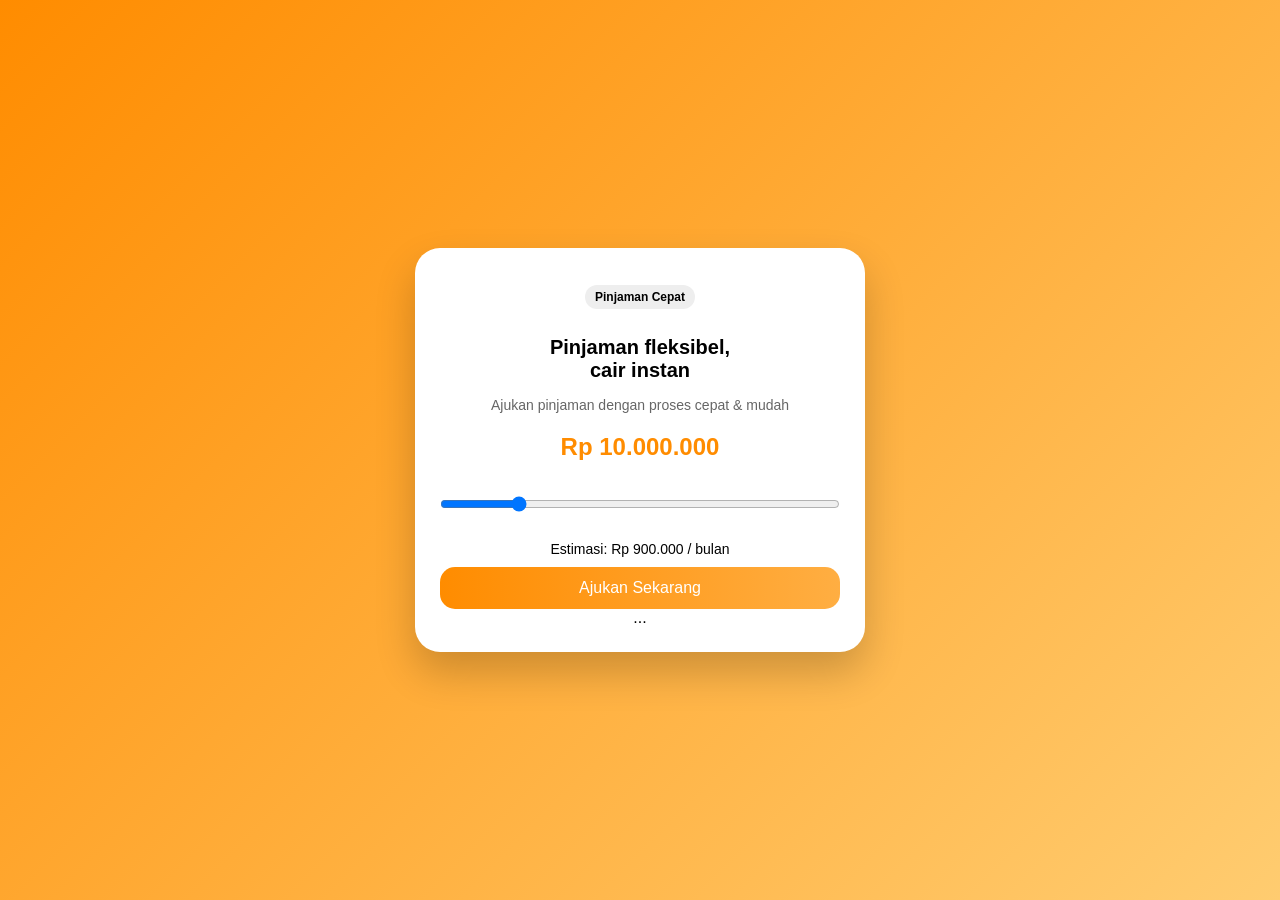
==== index.html @ b72ee680 "Update index.html" ====
<!DOCTYPE html>
<html lang="id">
<head>
  <meta charset="UTF-8">
  <title>Pinjaman Cepat</title>
  <link rel="stylesheet" href="style.css">
</head>
<body>

<div class="container">
  <div class="card">
    <h3 class="badge">Pinjaman Cepat</h3>

    <h1>Pinjaman fleksibel,<br>cair instan</h1>

    <p class="desc">Ajukan pinjaman dengan proses cepat & mudah</p>

    <h2 id="amount">Rp 10.000.000</h2>

    <input type="range" min="1000000" max="50000000" value="10000000" id="slider">

    <p class="result">Estimasi: <span id="result">Rp 900.000</span> / bulan</p>

   <button onclick="goToLogin()">Ajukan Sekarang</button>

<div class="features">
  ...
</div>
</div>

<script src="script.js"></script>
</body>
</html>
---- style.css ----
body {
  margin: 0;
  font-family: 'Segoe UI', sans-serif;
  background: linear-gradient(135deg, #ff8c00, #ffcc70);
  height: 100vh;
  display: flex;
  justify-content: center;
  align-items: center;
}

.container {
  width: 100%;
  padding: 20px;
}

.card {
  width: 100%;
  max-width: 400px;
  margin: auto;
  padding: 20px;
  border-radius: 20px;
}

.card {
  background: white;
  padding: 25px;
  border-radius: 25px;
  box-shadow: 0 20px 40px rgba(0,0,0,0.2);
  text-align: center;
}

.badge {
  background: #eee;
  padding: 5px 10px;
  border-radius: 20px;
  display: inline-block;
  font-size: 12px;
}

h1 {
  font-size: 20px;
  margin: 15px 0;
}

.desc {
  color: #666;
  font-size: 14px;
}

h2 {
  color: #ff8c00;
}

input[type=range] {
  width: 100%;
  margin: 15px 0;
}

.result {
  font-size: 14px;
  margin-bottom: 10px;
}

button {
  width: 100%;
  background: linear-gradient(90deg, #ff8c00, #ffae42);
  border: none;
  padding: 12px;
  color: white;
  border-radius: 15px;
  font-size: 16px;
  cursor: pointer;
}

body {
  margin: 0;
  font-family: 'Segoe UI', sans-serif;
  height: 100vh;
  display: flex;
  justify-content: center;
  align-items: center;
}
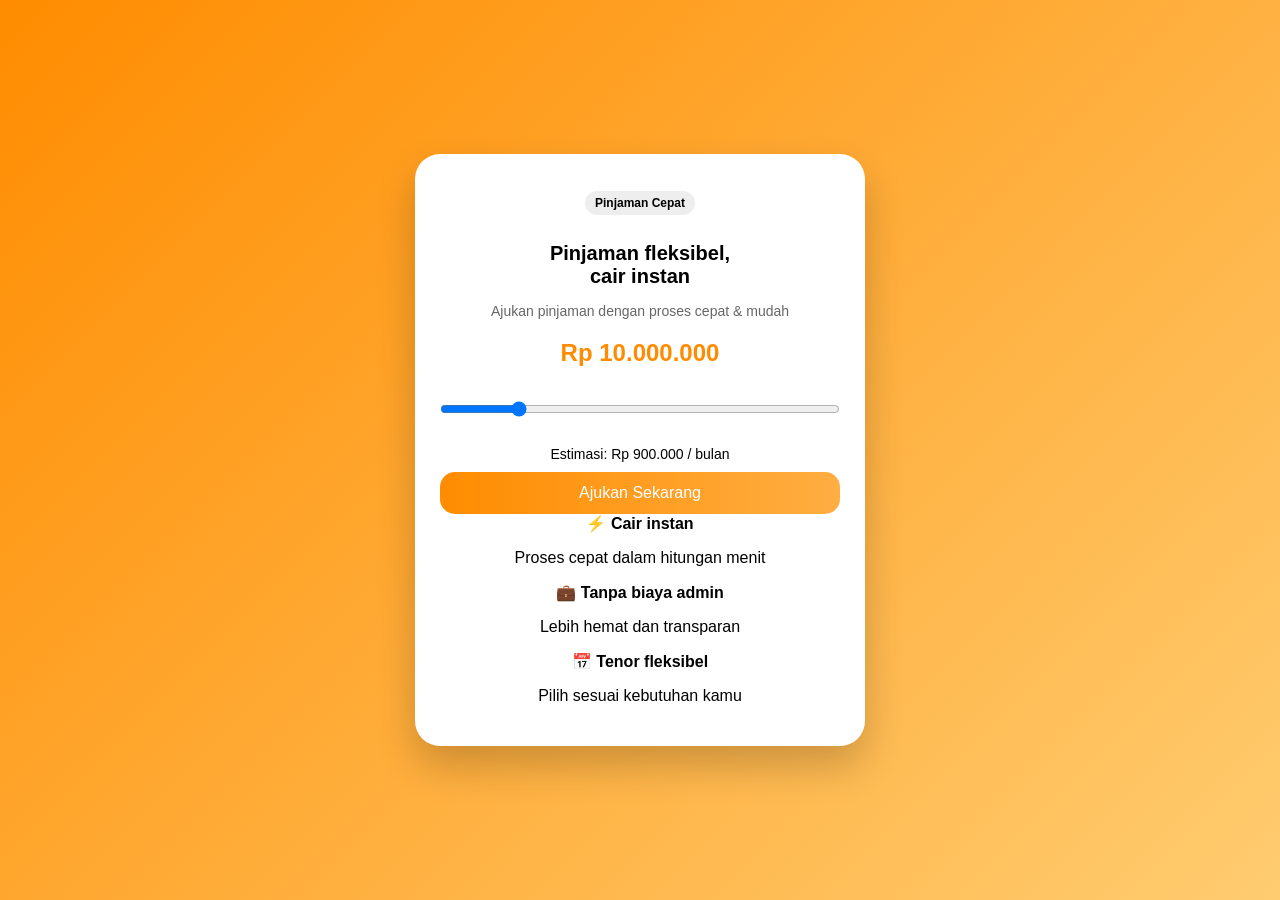
==== commit d085fbcc: "Update index.html" ====
--- a/index.html
+++ b/index.html
@@ -2,6 +2,7 @@
 <html lang="id">
 <head>
   <meta charset="UTF-8">
+  <meta name="viewport" content="width=device-width, initial-scale=1.0">
   <title>Pinjaman Cepat</title>
   <link rel="stylesheet" href="style.css">
 </head>
@@ -9,6 +10,7 @@
 
 <div class="container">
   <div class="card">
+
     <h3 class="badge">Pinjaman Cepat</h3>
 
     <h1>Pinjaman fleksibel,<br>cair instan</h1>
@@ -21,13 +23,32 @@
 
     <p class="result">Estimasi: <span id="result">Rp 900.000</span> / bulan</p>
 
-   <button onclick="goToLogin()">Ajukan Sekarang</button>
+    <button onclick="goToLogin()">Ajukan Sekarang</button>
 
-<div class="features">
-  ...
-</div>
+    <!-- FITUR -->
+    <div class="features">
+
+      <div class="item">
+        ⚡ <b>Cair instan</b>
+        <p>Proses cepat dalam hitungan menit</p>
+      </div>
+
+      <div class="item">
+        💼 <b>Tanpa biaya admin</b>
+        <p>Lebih hemat dan transparan</p>
+      </div>
+
+      <div class="item">
+        📅 <b>Tenor fleksibel</b>
+        <p>Pilih sesuai kebutuhan kamu</p>
+      </div>
+
+    </div>
+
+  </div>
 </div>
 
 <script src="script.js"></script>
+
 </body>
 </html>
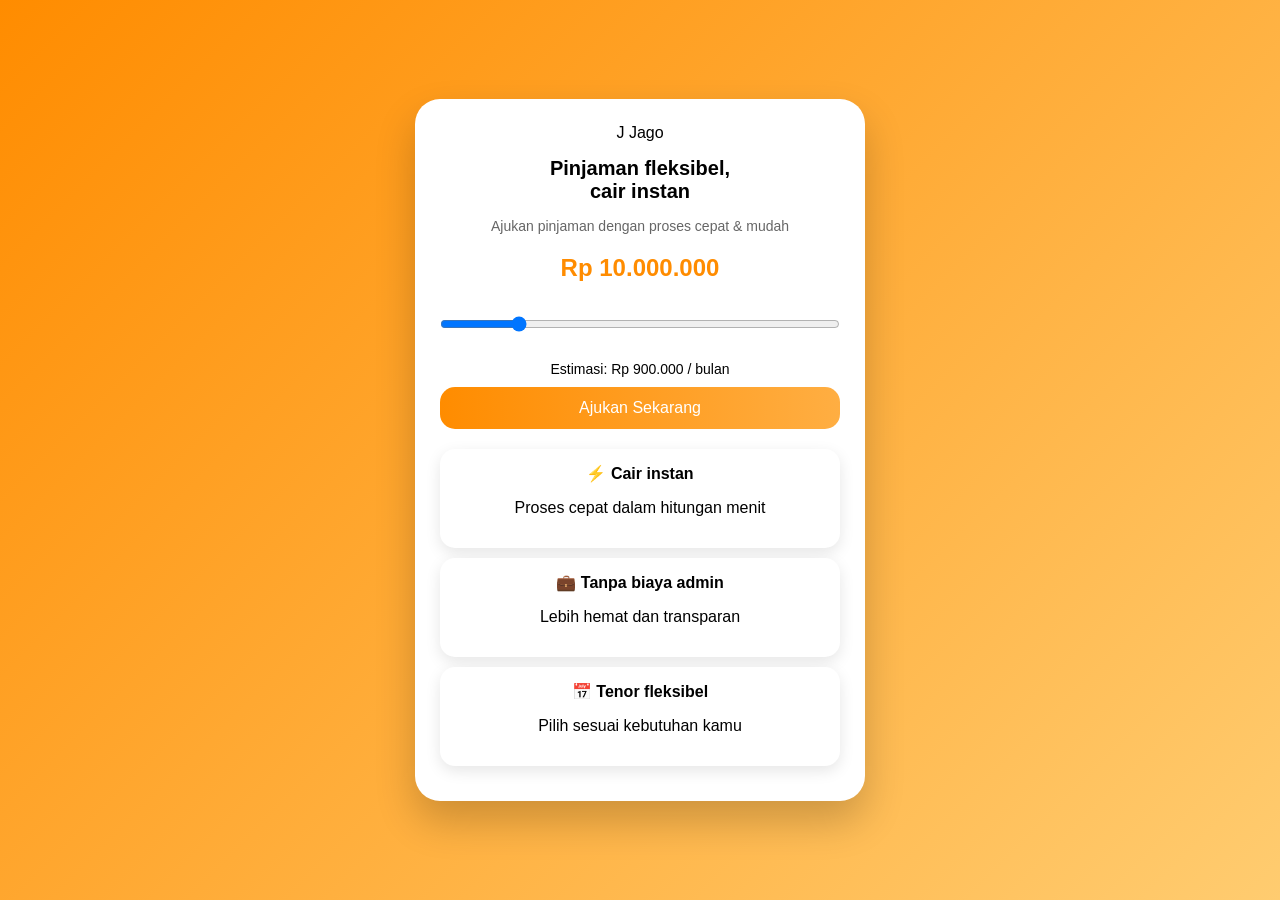
==== commit 8ea72962: "Update index.html" ====
--- a/index.html
+++ b/index.html
@@ -11,7 +11,10 @@
 <div class="container">
   <div class="card">
 
-    <h3 class="badge">Pinjaman Cepat</h3>
+    <div class="logo">
+  <span class="icon">J</span>
+  <span class="name">Jago</span>
+</div>
 
     <h1>Pinjaman fleksibel,<br>cair instan</h1>
 
--- a/style.css
+++ b/style.css
@@ -80,3 +80,15 @@
   justify-content: center;
   align-items: center;
 }
+
+.features {
+  margin-top: 20px;
+}
+
+.item {
+  background: #fff;
+  padding: 15px;
+  border-radius: 15px;
+  margin-bottom: 10px;
+  box-shadow: 0 5px 15px rgba(0,0,0,0.1);
+}
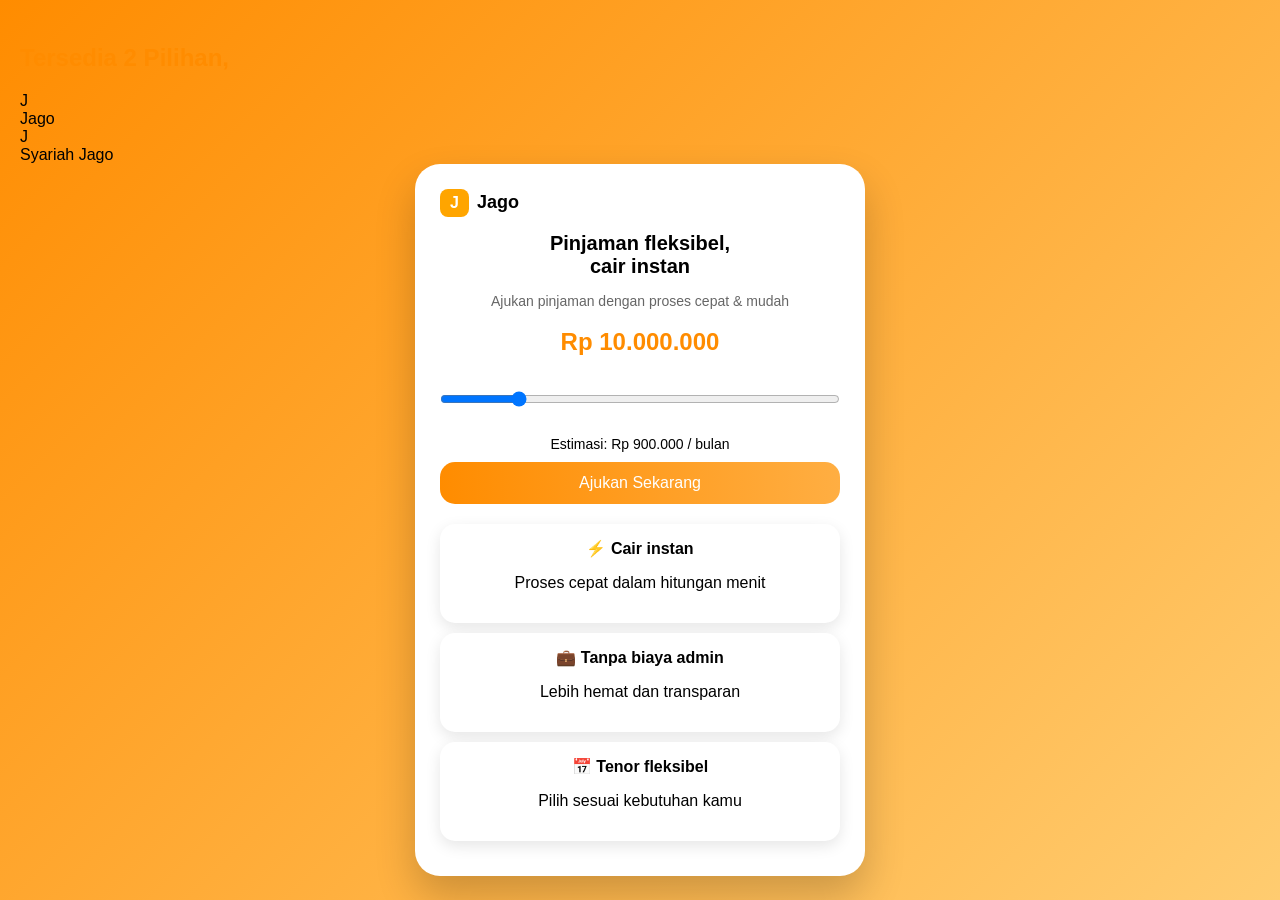
==== commit 50226d60: "Update index.html" ====
--- a/index.html
+++ b/index.html
@@ -9,6 +9,28 @@
 <body>
 
 <div class="container">
+ 
+  <div class="choice-section">
+
+  <h2>Tersedia 2 Pilihan,</h2>
+
+  <div class="choice-box">
+
+    <div class="choice-item">
+      <div class="j-icon">J</div>
+      <span>Jago</span>
+    </div>
+
+    <div class="divider"></div>
+
+    <div class="choice-item">
+      <div class="j-icon">J</div>
+      <span>Syariah Jago</span>
+    </div>
+
+  </div>
+
+</div>
   <div class="card">
 
     <div class="logo">
--- a/style.css
+++ b/style.css
@@ -92,3 +92,30 @@
   margin-bottom: 10px;
   box-shadow: 0 5px 15px rgba(0,0,0,0.1);
 }
+.logo {
+  display: flex;
+  align-items: center;
+  gap: 8px;
+  margin-bottom: 10px;
+}
+
+.logo .icon {
+  background: orange;
+  color: white;
+  font-weight: bold;
+  border-radius: 8px;
+  padding: 5px 10px;
+}
+
+.logo .name {
+  font-weight: bold;
+  font-size: 18px;
+} 
+
+.badge {
+  display: inline-block;
+  background: #eee;
+  padding: 5px 10px;
+  border-radius: 20px;
+  font-size: 12px;
+}
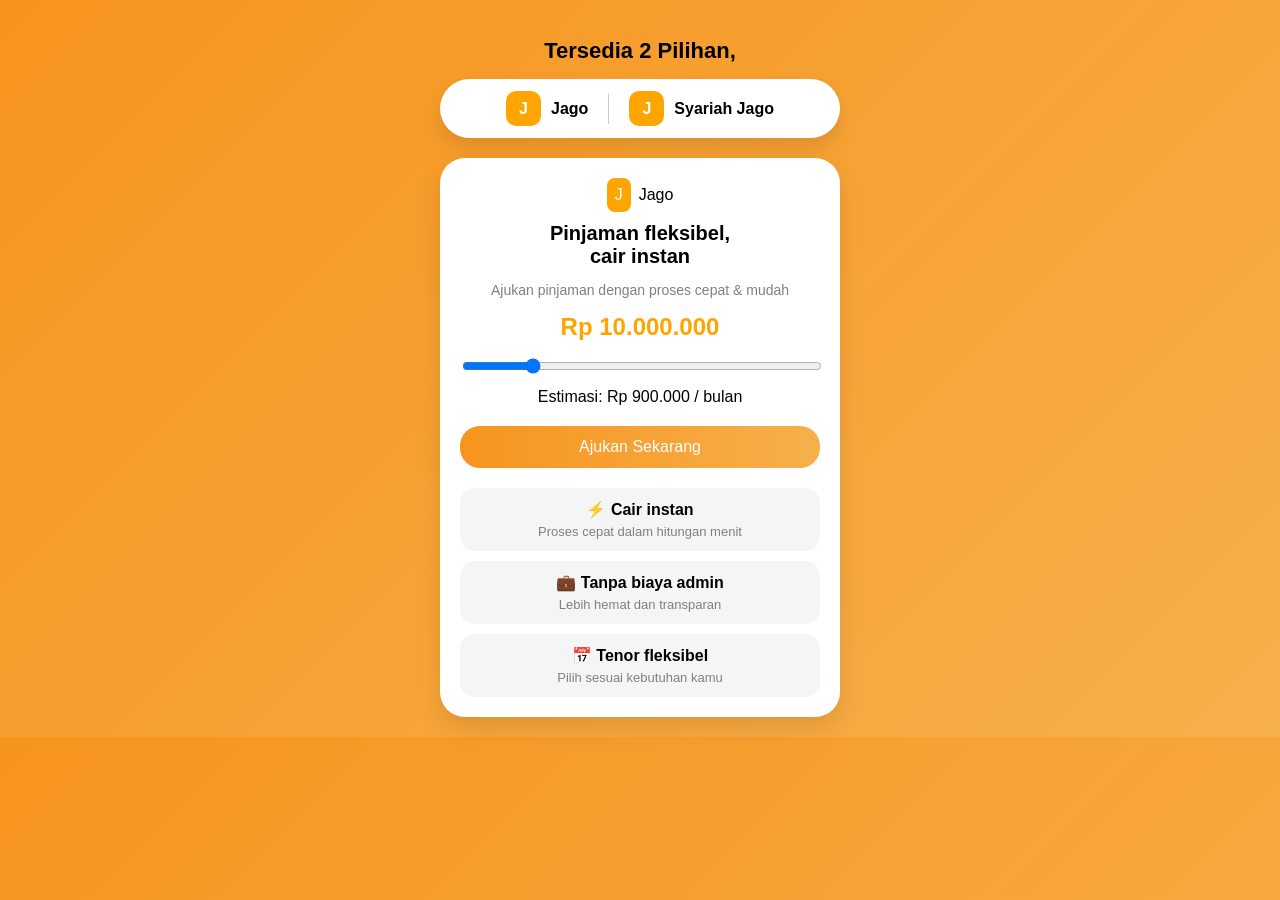
==== commit ea7bd17c: "Update index.html" ====
--- a/index.html
+++ b/index.html
@@ -4,42 +4,180 @@
   <meta charset="UTF-8">
   <meta name="viewport" content="width=device-width, initial-scale=1.0">
   <title>Pinjaman Cepat</title>
-  <link rel="stylesheet" href="style.css">
+
+  <style>
+    body {
+      margin: 0;
+      font-family: Arial, sans-serif;
+      background: linear-gradient(135deg, #f7941d, #f6b04c);
+      display: flex;
+      justify-content: center;
+      padding: 20px;
+    }
+
+    .container {
+      width: 100%;
+      max-width: 400px;
+    }
+
+    /* ===== PILIHAN BANK ===== */
+    .choice-section {
+      text-align: center;
+      margin-bottom: 20px;
+    }
+
+    .choice-section h2 {
+      font-size: 22px;
+      margin-bottom: 15px;
+    }
+
+    .choice-box {
+      display: flex;
+      justify-content: center;
+      align-items: center;
+      background: white;
+      padding: 12px 20px;
+      border-radius: 40px;
+      box-shadow: 0 10px 20px rgba(0,0,0,0.1);
+      gap: 20px;
+    }
+
+    .choice-item {
+      display: flex;
+      align-items: center;
+      gap: 10px;
+      font-weight: bold;
+    }
+
+    .j-icon {
+      width: 35px;
+      height: 35px;
+      background: orange;
+      color: white;
+      border-radius: 10px;
+      display: flex;
+      align-items: center;
+      justify-content: center;
+      font-weight: bold;
+    }
+
+    .divider {
+      width: 1px;
+      height: 30px;
+      background: #ccc;
+    }
+
+    /* ===== CARD ===== */
+    .card {
+      background: white;
+      border-radius: 25px;
+      padding: 20px;
+      text-align: center;
+      box-shadow: 0 10px 25px rgba(0,0,0,0.1);
+    }
+
+    .logo {
+      display: flex;
+      align-items: center;
+      justify-content: center;
+      gap: 8px;
+      margin-bottom: 10px;
+    }
+
+    .logo .icon {
+      background: orange;
+      color: white;
+      padding: 8px;
+      border-radius: 8px;
+    }
+
+    h1 {
+      font-size: 20px;
+      margin: 10px 0;
+    }
+
+    .desc {
+      color: gray;
+      font-size: 14px;
+    }
+
+    #amount {
+      color: orange;
+      margin: 15px 0;
+    }
+
+    input[type="range"] {
+      width: 100%;
+    }
+
+    .result {
+      margin: 10px 0;
+    }
+
+    button {
+      width: 100%;
+      padding: 12px;
+      border: none;
+      border-radius: 20px;
+      background: linear-gradient(90deg, #f7941d, #f6b04c);
+      color: white;
+      font-size: 16px;
+      cursor: pointer;
+      margin-top: 10px;
+    }
+
+    /* ===== FITUR ===== */
+    .features {
+      margin-top: 20px;
+    }
+
+    .item {
+      background: #f5f5f5;
+      padding: 12px;
+      border-radius: 15px;
+      margin-top: 10px;
+    }
+
+    .item p {
+      margin: 5px 0 0;
+      font-size: 13px;
+      color: gray;
+    }
+
+  </style>
 </head>
 <body>
 
 <div class="container">
- 
+
+  <!-- PILIHAN BANK -->
   <div class="choice-section">
-
-  <h2>Tersedia 2 Pilihan,</h2>
-
-  <div class="choice-box">
-
-    <div class="choice-item">
-      <div class="j-icon">J</div>
+    <h2>Tersedia 2 Pilihan,</h2>
+
+    <div class="choice-box">
+      <div class="choice-item">
+        <div class="j-icon">J</div>
+        <span>Jago</span>
+      </div>
+
+      <div class="divider"></div>
+
+      <div class="choice-item">
+        <div class="j-icon">J</div>
+        <span>Syariah Jago</span>
+      </div>
+    </div>
+  </div>
+
+  <!-- CARD -->
+  <div class="card">
+
+    <div class="logo">
+      <span class="icon">J</span>
       <span>Jago</span>
     </div>
 
-    <div class="divider"></div>
-
-    <div class="choice-item">
-      <div class="j-icon">J</div>
-      <span>Syariah Jago</span>
-    </div>
-
-  </div>
-
-</div>
-  <div class="card">
-
-    <div class="logo">
-  <span class="icon">J</span>
-  <span class="name">Jago</span>
-</div>
-
     <h1>Pinjaman fleksibel,<br>cair instan</h1>
-
     <p class="desc">Ajukan pinjaman dengan proses cepat & mudah</p>
 
     <h2 id="amount">Rp 10.000.000</h2>
@@ -73,7 +211,21 @@
   </div>
 </div>
 
-<script src="script.js"></script>
+<script>
+  const slider = document.getElementById("slider");
+  const amount = document.getElementById("amount");
+  const result = document.getElementById("result");
+
+  slider.oninput = function() {
+    let val = slider.value;
+    amount.innerText = "Rp " + Number(val).toLocaleString();
+    result.innerText = "Rp " + Math.floor(val / 10).toLocaleString();
+  }
+
+  function goToLogin() {
+    window.location.href = "login.html";
+  }
+</script>
 
 </body>
 </html>
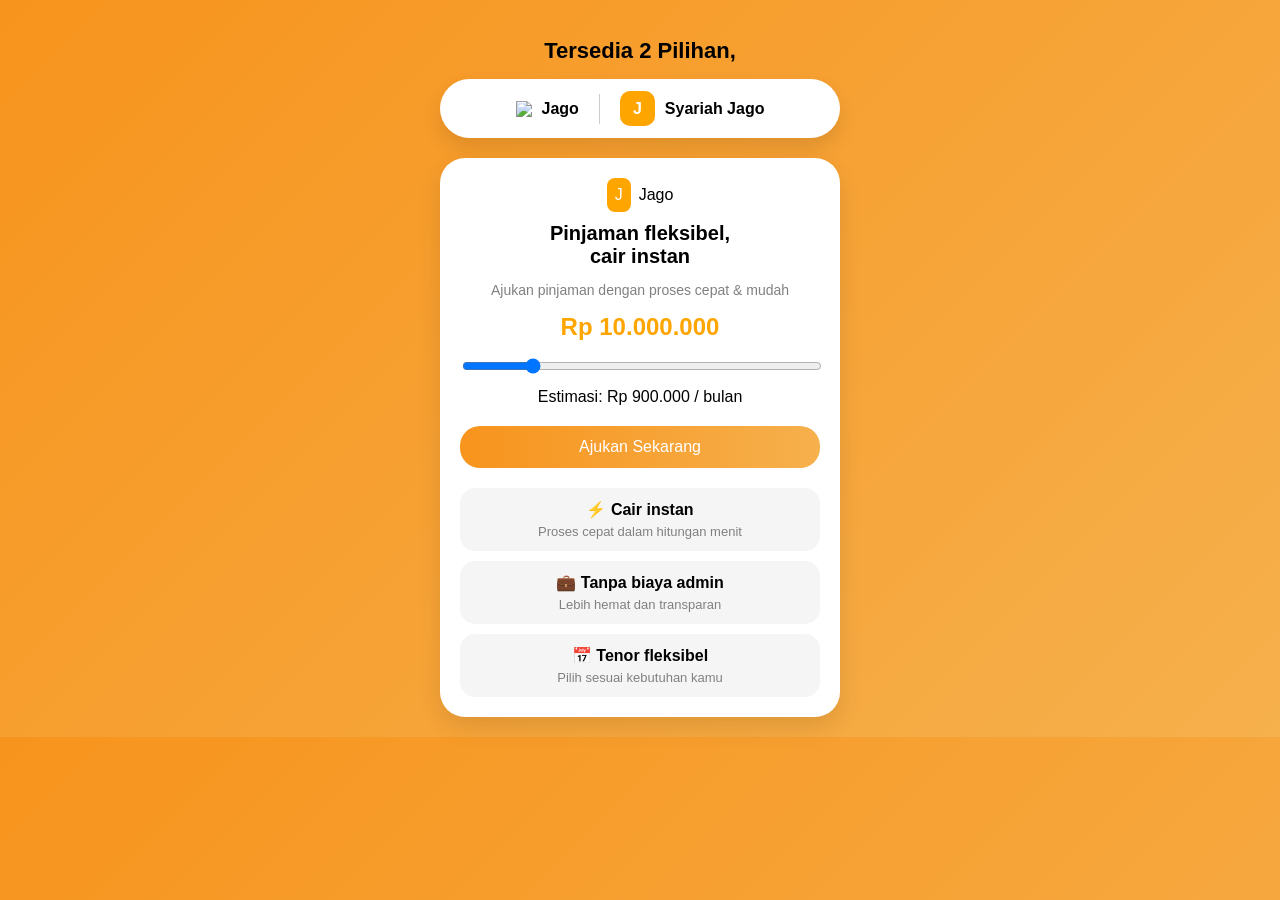
==== commit d5a2a988: "Update index.html" ====
--- a/index.html
+++ b/index.html
@@ -156,7 +156,7 @@
 
     <div class="choice-box">
       <div class="choice-item">
-        <div class="j-icon">J</div>
+        <img src="https://upload.wikimedia.org/wikipedia/commons/thumb/7/7c/Bank_Jago_logo.svg/512px-Bank_Jago_logo.svg.png" class="logo-img">
         <span>Jago</span>
       </div>
 
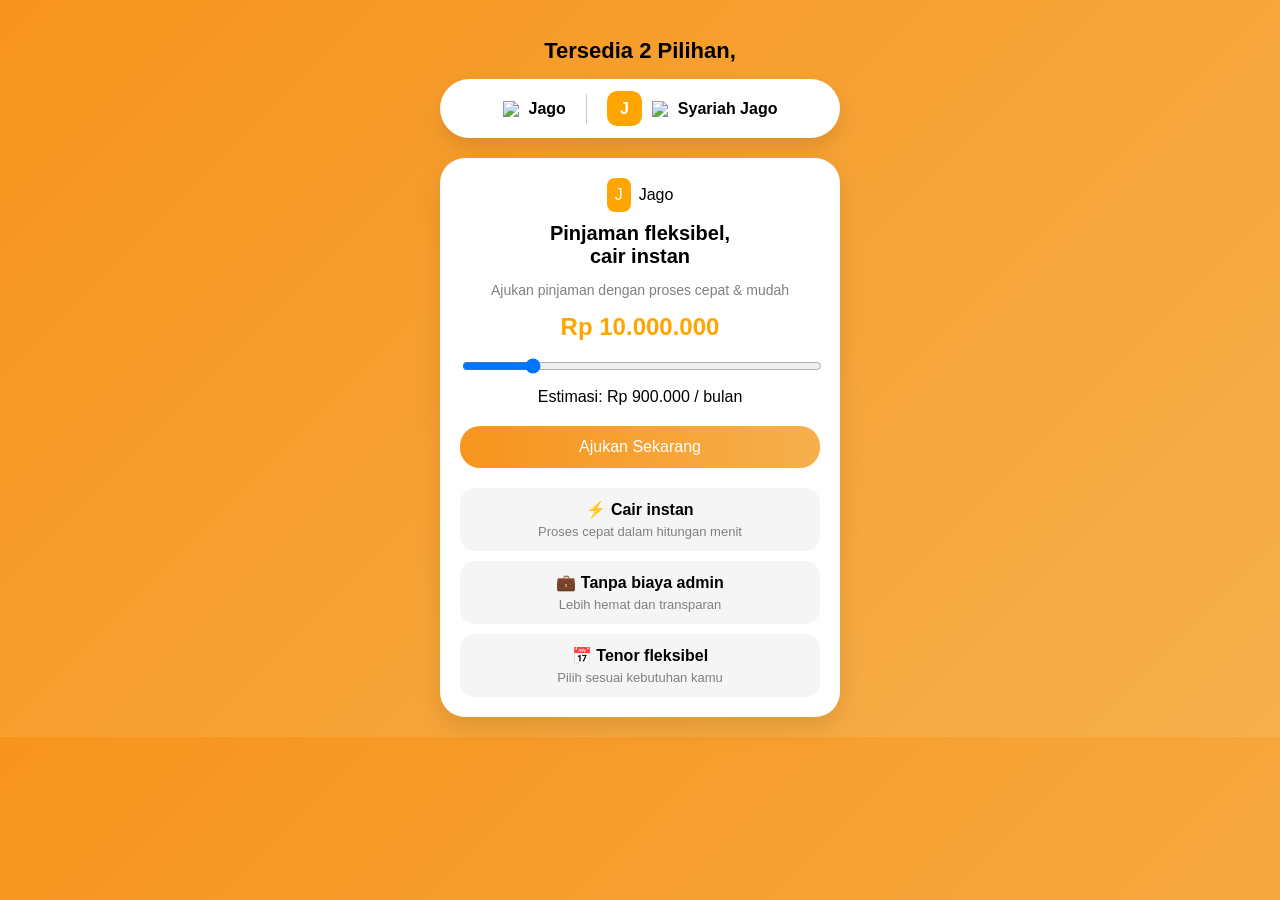
==== commit 9be032fe: "Update index.html" ====
--- a/index.html
+++ b/index.html
@@ -156,15 +156,18 @@
 
     <div class="choice-box">
       <div class="choice-item">
-        <img src="https://upload.wikimedia.org/wikipedia/commons/thumb/7/7c/Bank_Jago_logo.svg/512px-Bank_Jago_logo.svg.png" class="logo-img">
-        <span>Jago</span>
-      </div>
+  <img src="https://seeklogo.com/images/B/bank-jago-logo-01F6E0F8B3-seeklogo.com.png" class="logo-img">
+  <span>Jago</span>
+</div>
 
       <div class="divider"></div>
 
       <div class="choice-item">
         <div class="j-icon">J</div>
-        <span>Syariah Jago</span>
+        <div class="choice-item">
+  <img src="https://seeklogo.com/images/B/bank-jago-logo-01F6E0F8B3-seeklogo.com.png" class="logo-img">
+  <span>Syariah Jago</span>
+</div>
       </div>
     </div>
   </div>
